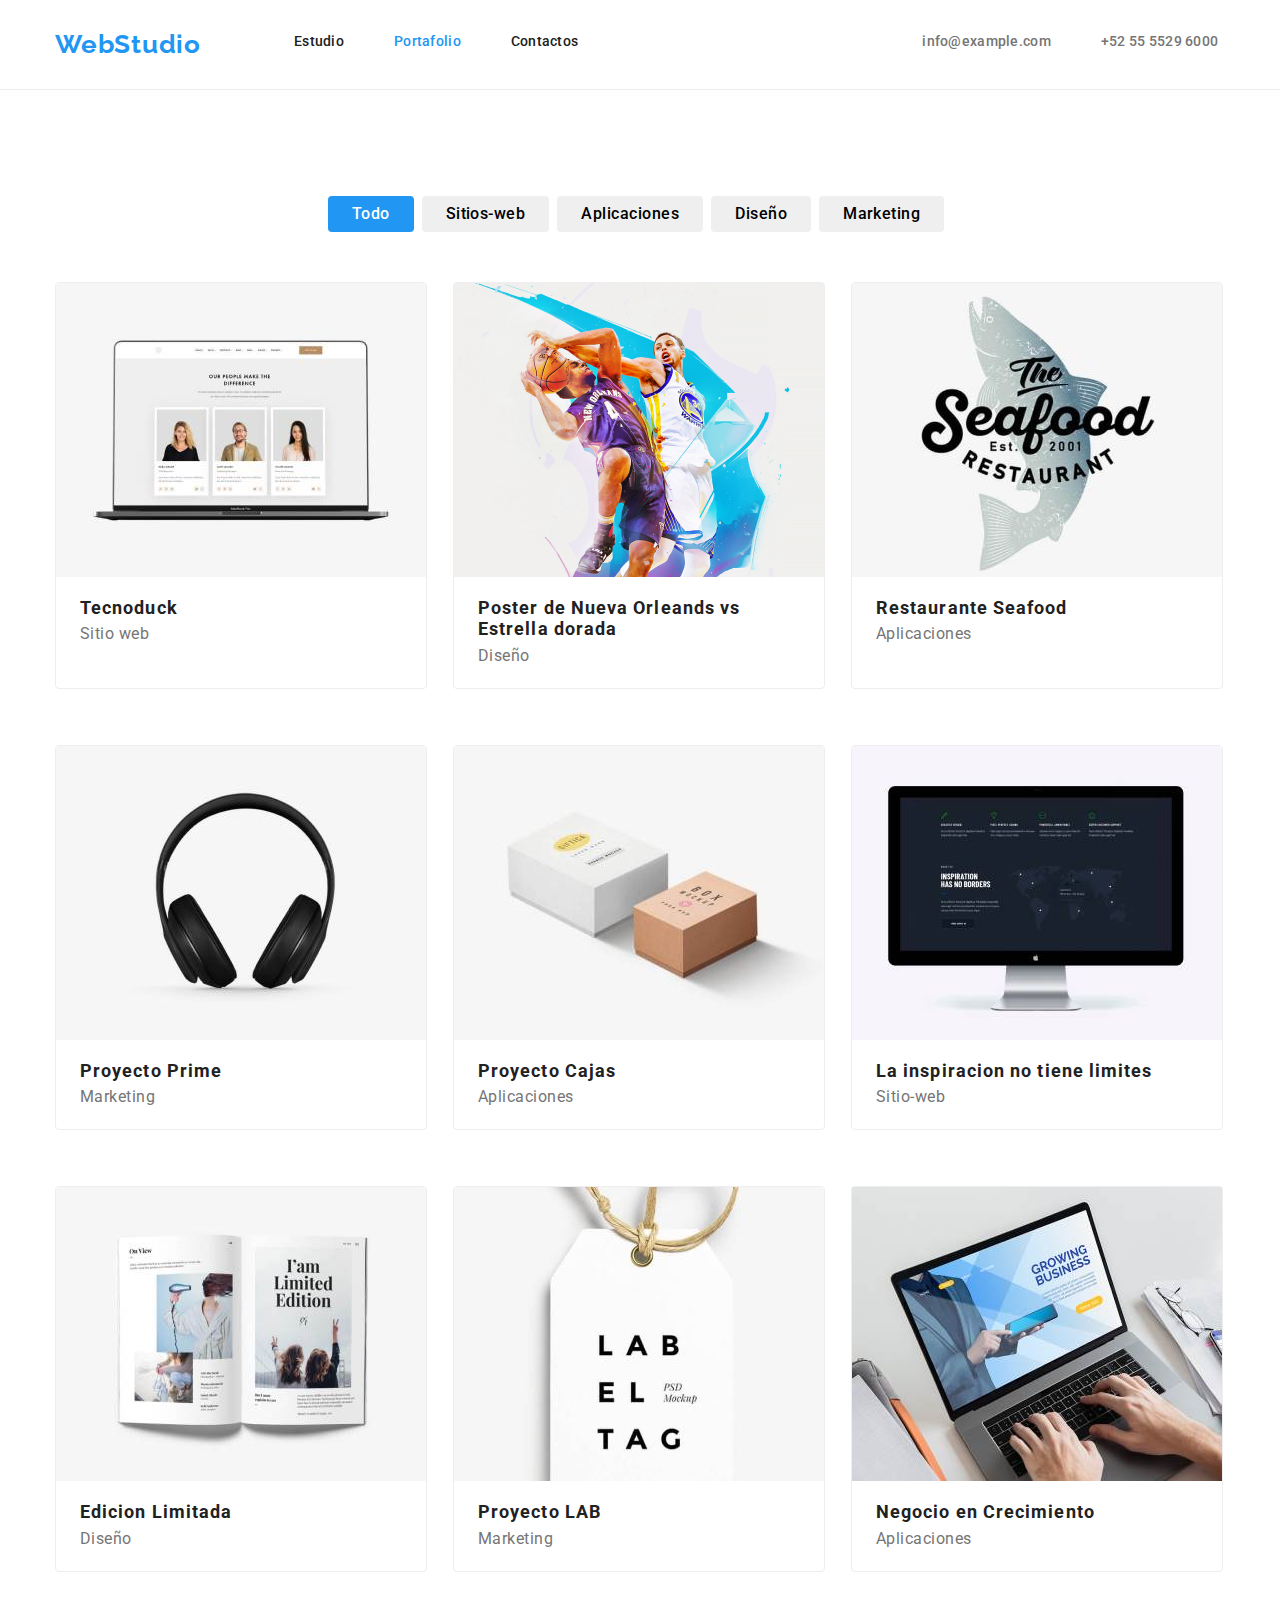
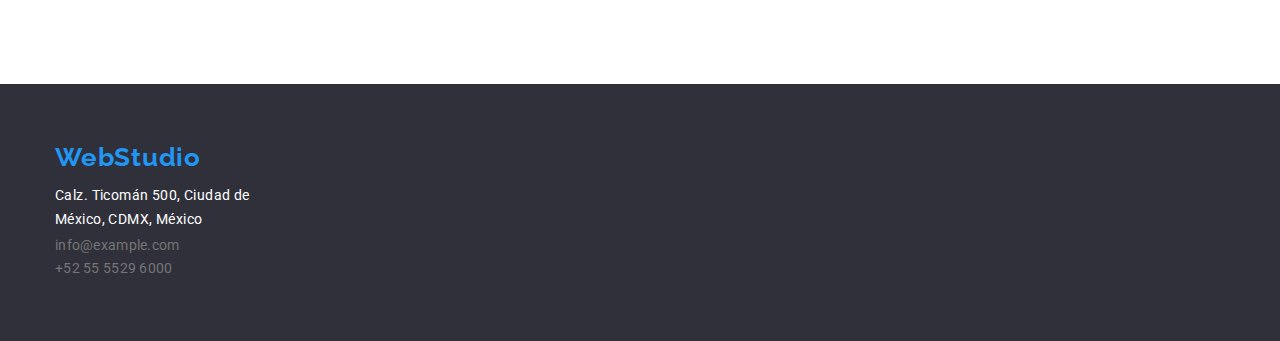
==== portafolio.html @ 4a460fff "Clonar" ====
<!DOCTYPE html>
<html lang="en">
  <head>
    <meta charset="UTF-8" />
    <meta http-equiv="X-UA-Compatible" content="IE=edge" />
    <meta name="viewport" content="width=device-width, initial-scale=1.0" />
    <title>tarea de casa 2</title>
    <!-- Primeramente el normalizador -->
    <link
      rel="stylesheet"
      href="https://cdnjs.cloudflare.com/ajax/libs/modern-normalize/1.0.0/modern-normalize.min.css"
    />
    <link rel="stylesheet" href="./css/styles.css" />
    <link rel="preconnect" href="https://fonts.googleapis.com" />
    <link rel="preconnect" href="https://fonts.gstatic.com" crossorigin />
    <link
      href="https://fonts.googleapis.com/css2?family=Raleway:wght@700&family=Roboto:wght@400;500;700;900&display=swap"
      rel="stylesheet"
    />
  </head>
  <body>
    <header class="container-header">
      <div class="container flex">
        <nav class="container-nav">
          <a class="header-webstudio" href="webStudio">WebStudio</a>
          <ul class="set-header">
            <li class="item-header">
              <a class="header-text" href="./index.html"> Estudio</a>
            </li>
            <li class="item-header">
              <a
                class="header-text"
                style="color: #2196f3"
                href="./portafolio.html"
              >
                Portafolio</a
              >
            </li>
            <li class="item-header">
              <a class="header-text" href="Contactos"> Contactos</a>
            </li>
          </ul>
        </nav>
        <ul class="set-link-header">
          <li class="item-header">
            <a class="a-header-text" href="info@example.com">
              info@example.com
            </a>
          </li>
          <li class="item-header">
            <a class="a-header-text" href="+525555296000"> +52 55 5529 6000 </a>
          </li>
        </ul>
      </div>
    </header>
    <main>
      <section class="container-briefcase">
        <div class="container">
          <ul class="set-filter-briefcase">
            <li class="item-filter-briefcase">
              <button type="button" class="filter-briefcase todo">Todo</button>
            </li>
            <li class="item-filter-briefcase">
              <button type="button" class="filter-briefcase sitio">
                Sitios-web
              </button>
            </li>
            <li class="item-filter-briefcase">
              <button type="button" class="filter-briefcase aplicaciones">
                Aplicaciones
              </button>
            </li>
            <li class="item-filter-briefcase">
              <button type="button" class="filter-briefcase diseño">
                Diseño
              </button>
            </li>
            <li class="item-filter-briefcase">
              <button type="button" class="filter-briefcase marketing">
                Marketing
              </button>
            </li>
          </ul>
          <ul class="set-products">
            <li class="item-products">
              <a href="product" class="link-products">
                <img src="./images/computerthree.jpg" alt="Computerthree" />
                <h2 class="title-information">Tecnoduck</h2>
                <p class="contens-information">Sitio web</p>
              </a>
            </li>
            <li class="item-products">
              <a href="product" class="link-products">
                <img
                  src="./images/basketball.jpg"
                  alt="Poster New Orleans VS Golden Star"
                />
                <h2 class="title-information">
                  Poster de Nueva Orleands vs<br />
                  Estrella dorada
                </h2>
                <p class="contens-information">Diseño</p>
              </a>
            </li>
            <li class="item-products">
              <a href="product" class="link-products">
                <img
                  src="./images/theseafood.jpg"
                  alt="The Seafood Restaurant"
                />
                <h2 class="title-information">Restaurante Seafood</h2>
                <p class="contens-information">Aplicaciones</p>
              </a>
            </li>
            <li class="item-products">
              <a href="product" class="link-products">
                <img src="./images/headphones.jpg" alt="Headphones" />
                <h2 class="title-information">Proyecto Prime</h2>
                <p class="contens-information">Marketing</p>
              </a>
            </li>
            <li class="item-products">
              <a href="product" class="link-products">
                <img src="./images/thebox.jpg" alt="The Boxs" />
                <h2 class="title-information">Proyecto Cajas</h2>
                <p class="contens-information">Aplicaciones</p>
              </a>
            </li>
            <li class="item-products">
              <a href="product" class="link-products">
                <img src="./images/computer.jpg" alt="Computer" />
                <h2 class="title-information">
                  La inspiracion no tiene limites
                </h2>
                <p class="contens-information">Sitio-web</p>
              </a>
            </li>
            <li class="item-products">
              <a href="product" class="link-products">
                <img src="./images/magazine.jpg" alt="Magazine" />
                <h2 class="title-information">Edicion Limitada</h2>
                <p class="contens-information">Diseño</p>
              </a>
            </li>
            <li class="item-products">
              <a href="product" class="link-products">
                <img src="./images/label.jpg" alt="Labeltag" />
                <h2 class="title-information">Proyecto LAB</h2>
                <p class="contens-information">Marketing</p>
              </a>
            </li>
            <li class="item-products">
              <a href="product" class="link-products">
                <img src="./images/computertwo.jpg" alt="Computer Two" />
                <h2 class="title-information">Negocio en Crecimiento</h2>
                <p class="contens-information">Aplicaciones</p>
              </a>
            </li>
          </ul>
        </div>
      </section>
    </main>
    <!--Base-->
    <footer class="container-footer">
      <div class="container">
        <a class="header-webstudio-footer" href="webStudio">WebStudio</a>
        <address class="address-footer">
          <p class="p-footer">
            Calz. Ticomán 500, Ciudad de <br />
            México, CDMX, México
          </p>
          <ul class="set-addrees-footer">
            <li class="item-a-footer">
              <a class="a-footer" href="info@example.com"> info@example.com</a>
            </li>
            <li class="item-a-footer">
              <a class="a-footer" href="+525555296000"> +52 55 5529 6000 </a>
            </li>
          </ul>
        </address>
      </div>
    </footer>
  </body>
</html>
---- css/styles.css ----
html {
  box-sizing: border-box;
}

:root {
  --color-text: #212121;
  --background-color-heroes: #2f303a;
  --border-buttom-header-color: #ececec;
  --background-color-header: #ffffff;
  --background-color-team: #f5f4fa;
  --color-pseudoclase: #2196f3;
  --color-link: #757575;
  --item-products-border: #eeeeee;
}

*,
*::after,
*::before {
  box-sizing: inherit;
}
/* Estilos para poner a cero la sangría superior de los elementos */
h1,
h2,
h3,
h4,
h5,
h6,
p {
  margin-top: 0;
  margin-bottom: 0;
}
/* Clase para restablecer las propiedades básicas de las listas (ul) */
ul {
  list-style: none;
  padding-left: 0;
  text-decoration: none;
  margin: 0;
}
/* Clase para restablecer las propiedades básicas de los enlaces */
a {
  text-decoration: none;
  color: inherit;
}
/* Propiedades para la correcta visualización de las imágenes */
img {
  display: block;
  max-width: 100%;
  height: auto;
}
/* Propiedad para anular la cursiva en address */

address {
  font-style: normal;
}

body {
  font-size: 14px;
  font-family: 'Roboto', sans-serif;
  letter-spacing: 0.03em;
  color: var(--color-text);
}

/* header */

.container {
  width: 1200px;
  padding-left: 15px;
  padding-right: 15px;
  margin-left: auto;
  margin-right: auto;
}

.flex {
  display: flex;
}

.container-header {
  display: flex;
  background-color: var(--background-color-header);
  border-bottom: 1px solid var(--border-buttom-header-color);
}

.container-nav {
  display: flex;
}

.header-webstudio {
  color: var(--color-pseudoclase);
  font-family: 'Raleway', sans-serif;
  font-size: 26px;
  font-weight: 700;
  line-height: 1.1em;
  letter-spacing: 0.03em;
  text-align: right;
  text-decoration: none;
  padding: 30px 0px;
  margin-right: 93px;
}

.set-header {
  display: flex;
  padding: 30px 0px;
  margin-right: 344px;
}

.header-text {
  font-size: 14px;
  font-weight: 500;
  line-height: 1.7em;
  letter-spacing: 0.02em;
  text-decoration: none;
}

.header-text:hover,
.header-text:focus {
  color: var(--color-pseudoclase);
  text-decoration: underline;
}

.set-link-header {
  display: flex;
  padding: 30px 0px;
}

.item-header {
  display: flex;
}

.item-header:not(:last-child) {
  margin-right: 50px;
}

.a-header-text {
  color: var(--color-link);
  font-weight: 500;
  font-size: 14px;
  line-height: 1.7em;
  letter-spacing: 0.02em;
  text-decoration: none;
  text-align: right;
}

.a-header-text:hover,
.a-header-text:focus {
  color: var(--color-pseudoclase);
  text-decoration: underline;
}

/* Main Section Heroes */

.container-heroes {
  background-color: var(--background-color-heroes);
  padding-top: 200px;
  padding-bottom: 200px;
}

.heroes-title {
  color: white;

  font-style: normal;
  font-weight: 900;
  font-size: 44px;
  line-height: 60px;

  text-align: center;
  letter-spacing: 0.06em;
  text-transform: uppercase;
}

.heroes-button {
  margin: auto;
  gap: 10px;
  padding: 10px 32px;
  font-style: normal;
  font-weight: 700;
  font-size: 16px;
  line-height: 1.8;
  display: flex;
  letter-spacing: 0.06em;
  cursor: pointer;
  box-shadow: 0px 4px 4px rgba(0, 0, 0, 0.15);
  border-radius: 4px;
  margin-top: 30px;
}

.heroes-button:hover,
.heroes-button:focus {
  background-color: var(--color-pseudoclase);
  color: white;
}

.heroes-button:active {
  background-color: var(--color-pseudoclase);
  color: white;
}

/* Main Section indicators */

.container-indicators {
  padding-top: 95px;
  padding-bottom: 94px;
}

.card-set-indicators {
  display: flex;
  gap: 30px;
}

.item-indicators {
}

.indicators-title {
  color: var(--color-text);
  font-size: 14px;
  font-weight: 700;
  line-height: 1.7;
  letter-spacing: 0.03em;
  text-align: left;
  margin-bottom: 10px;
}

.indicators-text {
  color: var(--color-link);
  font-size: 14px;
  font-weight: 400;
  line-height: 1.7;
  letter-spacing: 0.03em;
  text-align: left;
}

/* Main Section dedicate */

.container-dedicate {
  margin: auto;
  mix-blend-mode: normal;
}

.dedicate-our-title {
  font-size: 36px;
  font-weight: 700;
  line-height: 1.5;
  letter-spacing: 0.03em;
  text-align: center;
  margin-bottom: 55.05px;
}

.set-images-dedicate {
  display: flex;
  margin: auto;
  justify-content: center;
  gap: 30px;
}

.item-dedicate {
}

.images-dedicate {
}

/* Main Section team */

.our-team {
  margin-top: 94px;
  background-color: var(--background-color-team);
}

.title-our-team {
  font-size: 36px;
  font-weight: 700;
  line-height: 1.5;
  letter-spacing: 0.03em;
  text-align: center;
  margin: auto;
  padding-top: 94px;
}

.set-images-team {
  display: flex;
  margin-top: 50px;
  padding-bottom: 94px;
  gap: 30px;
}

.item-our-team {
  box-shadow: 0px 1px 3px rgba(0, 0, 0, 0.12), 0px 1px 1px rgba(0, 0, 0, 0.14),
    0px 2px 1px rgba(0, 0, 0, 0.2);
  border-radius: 0px 0px 4px 4px;
  background-color: white;
}

.images-our-team {
}

.name-employee {
  color: var(--color-text);
  font-size: 16px;
  font-weight: 500;
  line-height: 1.5;
  letter-spacing: 0.03em;
  text-align: center;
  padding-top: 30px;
}

.function-employee {
  color: var(--color-link);
  font-size: 16px;
  font-weight: 400;
  line-height: 1.5;
  letter-spacing: 0.03em;
  text-align: center;
  margin-top: 10px;
  padding-bottom: 30px;
}

/* page Briefcase*/

/* Desde este punto se maneja la pagina de portafolio */

/* main section FilterBriefcase */

.container-briefcase {
  background-color: white;
  margin: auto;
}

.set-filter-briefcase {
  display: flex;
  padding-top: 106px;
  align-items: center;
  justify-content: center;
}

.item-filter-briefcase {
  margin-right: 8px;
}

.filter-briefcase {
  border-radius: 4px;
  font-size: 16px;
  font-weight: 500;
  line-height: 1.5;
  letter-spacing: 0.03em;
  text-align: center;
  border: none;
  cursor: pointer;
  padding: 6px 24px;
}

.todo {
  background: var(--color-pseudoclase);
  color: white;
  text-align: center;
}

.filter-briefcase:hover,
.filter-briefcase:focus {
  background: var(--color-pseudoclase);
  color: white;
}

/* main section products */

.set-products {
  display: flex;
  flex-wrap: wrap;
  margin-top: 50px;
  margin-bottom: 82px;
  gap: 26px;
}

.item-products {
  background-color: var(--background-color-header);
  border-radius: 4px;
  border: 1px solid var(--item-products-border);
  margin-bottom: 30px;
}

.title-information {
  cursor: pointer;
  font-size: 18px;
  font-weight: 700;
  line-height: 1.2;
  letter-spacing: 0.06em;
  text-align: left;
  padding-top: 20px;
  padding-left: 24px;
  padding-right: 20px;
}

.contens-information {
  cursor: pointer;
  color: #757575;
  font-size: 16px;
  line-height: 1.5;
  letter-spacing: 0.03em;
  text-align: left;
  padding-left: 24px;
  padding-right: 24px;
  padding-bottom: 20px;
  margin-top: 4px;
}

/* Footer */

footer {
  color: white;
  background-color: var(--background-color-heroes);
}

.container-footer {
  padding-top: 60px;
  padding-bottom: 60px;
}

.header-webstudio-footer {
  color: var(--color-pseudoclase);
  font-family: 'Raleway', sans-serif;
  font-size: 26px;
  font-weight: 700;
  line-height: 1;
  letter-spacing: 0.03em;
  text-decoration: none;
  cursor: pointer;
  margin-top: 60px;
}

.address-footer {
  display: block;
}

.p-footer {
  font-size: 14px;
  font-weight: 400;
  line-height: 1.7;
  letter-spacing: 0.03em;
  margin-bottom: 2px;
  margin-top: 14px;
}

.set-addrees-footer {
  display: block;
  margin: auto;
}

.item-a-footer {
  margin: auto;
}

.a-footer:hover,
.a-footer:focus {
  color: var(--color-pseudoclase);
}

.a-footer:active {
  color: var(--color-pseudoclase);
}

.a-footer {
  color: var(--color-link);
  font-weight: 400;
  font-size: 14px;
  line-height: 1.7;
  letter-spacing: 0.02em;
  margin-bottom: 47px;
  padding-bottom: 9px;
}
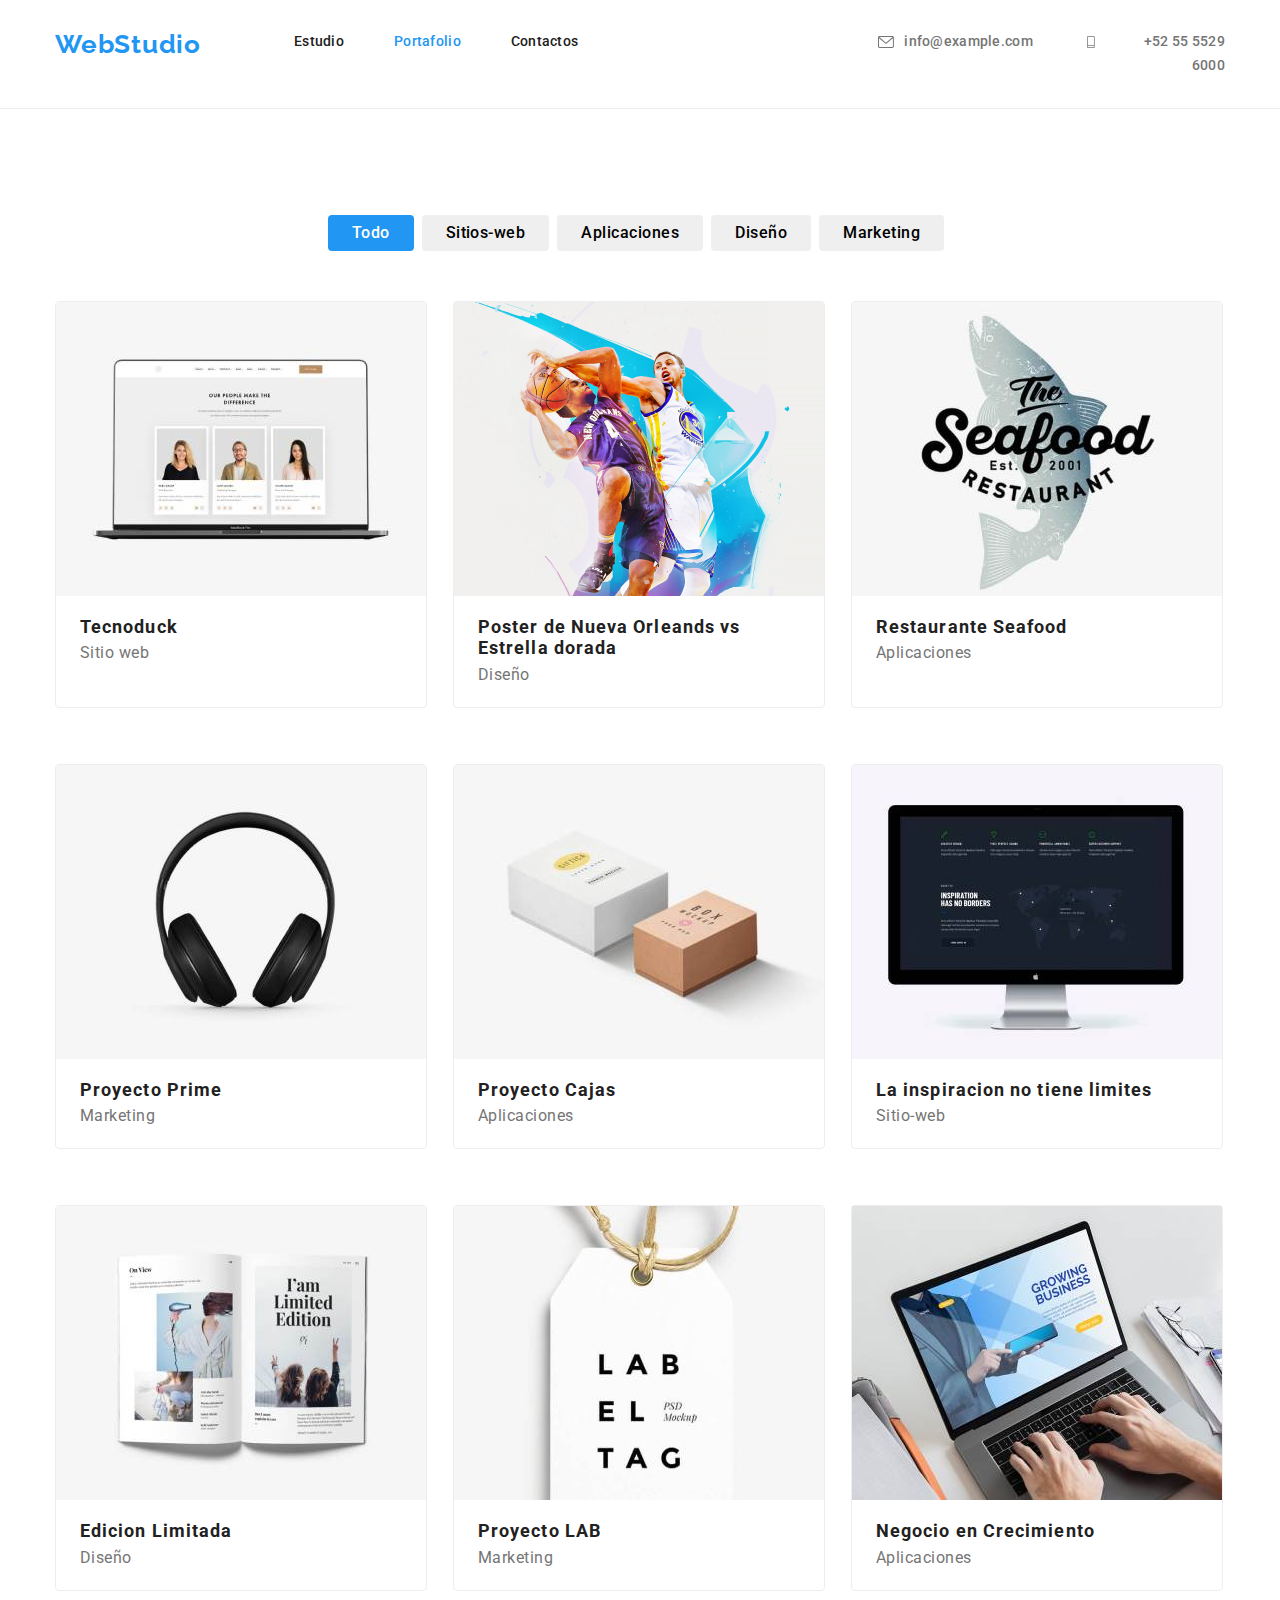
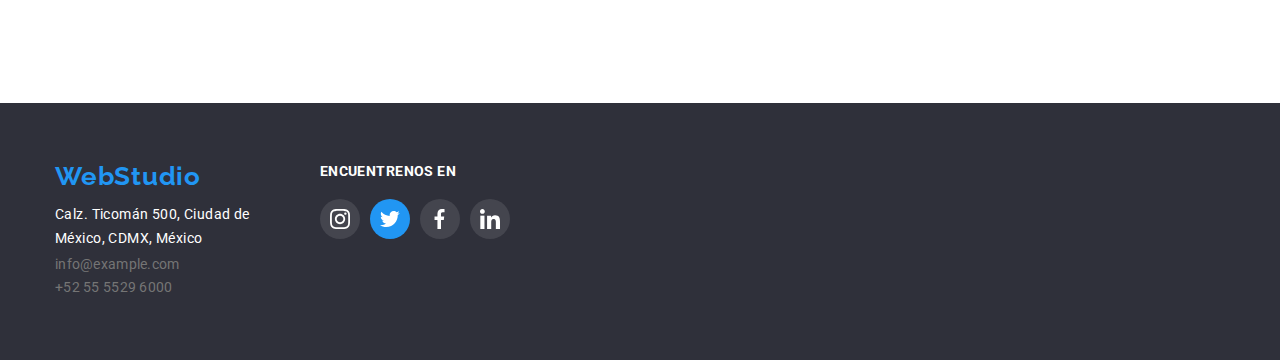
==== commit 2911b562: "Cambios pertinentes 02" ====
--- a/portafolio.html
+++ b/portafolio.html
@@ -28,11 +28,7 @@
               <a class="header-text" href="./index.html"> Estudio</a>
             </li>
             <li class="item-header">
-              <a
-                class="header-text"
-                style="color: #2196f3"
-                href="./portafolio.html"
-              >
+              <a class="header-text portafolio" href="./portafolio.html">
                 Portafolio</a
               >
             </li>
@@ -43,11 +39,17 @@
         </nav>
         <ul class="set-link-header">
           <li class="item-header">
+            <svg class="icons-header">
+              <use href="./images/symbol-defs.svg#icon-sobre"></use>
+            </svg>
             <a class="a-header-text" href="info@example.com">
               info@example.com
             </a>
           </li>
           <li class="item-header">
+            <svg class="icons-header">
+              <use href="./images/symbol-defs.svg#icon-telefonio"></use>
+            </svg>
             <a class="a-header-text" href="+525555296000"> +52 55 5529 6000 </a>
           </li>
         </ul>
@@ -160,24 +162,66 @@
         </div>
       </section>
     </main>
-    <!--Base-->
+    <!--Footer-->
     <footer class="container-footer">
-      <div class="container">
-        <a class="header-webstudio-footer" href="webStudio">WebStudio</a>
-        <address class="address-footer">
-          <p class="p-footer">
-            Calz. Ticomán 500, Ciudad de <br />
-            México, CDMX, México
-          </p>
-          <ul class="set-addrees-footer">
-            <li class="item-a-footer">
-              <a class="a-footer" href="info@example.com"> info@example.com</a>
-            </li>
-            <li class="item-a-footer">
-              <a class="a-footer" href="+525555296000"> +52 55 5529 6000 </a>
-            </li>
-          </ul>
-        </address>
+      <div class="container flex">
+        <div class="block">
+          <a class="header-webstudio-footer" href="webStudio">WebStudio</a>
+          <address class="address-footer">
+            <p class="p-footer">
+              Calz. Ticomán 500, Ciudad de <br />México, CDMX, México
+            </p>
+            <ul class="set-addrees-footer">
+              <li class="item-a-footer">
+                <a class="a-footer" href="info@example.com">
+                  info@example.com</a
+                >
+              </li>
+              <li class="item-a-footer">
+                <a class="a-footer" href="+525555296000"> +52 55 5529 6000 </a>
+              </li>
+            </ul>
+          </address>
+        </div>
+        <div class="container-footer-icons">
+          <p class="title-meet">ENCUENTRENOS EN</p>
+          <ul class="set-footer-icons">
+            <li>
+              <div class="circle-footer-icons">
+                <svg class="instagram-1">
+                  <use
+                    href="./images/symbol-defs.svg#icon-instagram-2-fondo-lblanco"
+                  ></use>
+                </svg>
+              </div>
+            </li>
+            <li>
+              <div class="circle-our-team-icons">
+                <svg class="twitter elipse-1">
+                  <use href="./images/symbol-defs.svg#icon-twiter-blanco"></use>
+                </svg>
+              </div>
+            </li>
+            <li>
+              <div class="circle-footer-icons">
+                <svg class="facebook">
+                  <use
+                    href="./images/symbol-defs.svg#icon-facebook-blanco"
+                  ></use>
+                </svg>
+              </div>
+            </li>
+            <li>
+              <div class="circle-footer-icons">
+                <svg class="linkedin">
+                  <use
+                    href="./images/symbol-defs.svg#icon-linkedin-blanco"
+                  ></use>
+                </svg>
+              </div>
+            </li>
+          </ul>
+        </div>
       </div>
     </footer>
   </body>
--- a/css/styles.css
+++ b/css/styles.css
@@ -11,6 +11,7 @@
   --color-pseudoclase: #2196f3;
   --color-link: #757575;
   --item-products-border: #eeeeee;
+  --background-color-icons-footer: rgba(255, 255, 255, 0.1);
 }
 
 *,
@@ -62,6 +63,11 @@
 
 /* header */
 
+.icons-header:hover,
+.icons-header:focus {
+  cursor: pointer;
+}
+
 .container {
   width: 1200px;
   padding-left: 15px;
@@ -100,7 +106,7 @@
 .set-header {
   display: flex;
   padding: 30px 0px;
-  margin-right: 344px;
+  margin-right: 300px;
 }
 
 .header-text {
@@ -130,6 +136,14 @@
   margin-right: 50px;
 }
 
+.estudio {
+  color: var(--color-pseudoclase);
+}
+
+.portafolio {
+  color: var(--color-pseudoclase);
+}
+
 .a-header-text {
   color: var(--color-link);
   font-weight: 500;
@@ -146,10 +160,25 @@
   text-decoration: underline;
 }
 
+.email {
+  color: #2196f3;
+}
+
+.emailportafolio {
+  color: none;
+}
+
+.icons-header {
+  margin-right: 10px;
+  height: 12px;
+  width: 16px;
+  margin-top: 6px;
+}
+
 /* Main Section Heroes */
 
 .container-heroes {
-  background-color: var(--background-color-heroes);
+  background-image: url(/images/Imagen.jpg);
   padding-top: 200px;
   padding-bottom: 200px;
 }
@@ -201,12 +230,28 @@
   padding-bottom: 94px;
 }
 
+.set-indicators-icons {
+  display: flex;
+  gap: 12px;
+}
+
+.box-indicators {
+  width: 270px;
+  height: 120px;
+  background: #f5f4fa;
+  border-radius: 4px;
+  margin-bottom: 30px;
+  display: inline-flex;
+  margin-right: 15px;
+}
+
+.icons-indicators {
+  padding: 25px 100px;
+}
+
 .card-set-indicators {
   display: flex;
-  gap: 30px;
-}
-
-.item-indicators {
+  gap: 37px;
 }
 
 .indicators-title {
@@ -251,10 +296,41 @@
   gap: 30px;
 }
 
-.item-dedicate {
-}
-
-.images-dedicate {
+.background {
+  width: 373px;
+  height: 323px;
+  position: relative;
+}
+
+.desktop-applications {
+  background-image: url(/images/computablet1.jpg);
+}
+
+.mobile-apps {
+  background-image: url(/images/compucelular2.jpg);
+}
+
+.design-solutions {
+  background-image: url(/images/computablet1.jpg);
+}
+
+.box-dedicate-bottom {
+  width: 370px;
+  height: 70px;
+  background: rgba(47, 48, 58, 0.8);
+  position: absolute;
+  bottom: 0;
+}
+
+.text-dedicate {
+  font-weight: 700;
+  font-size: 14px;
+  line-height: 1.5;
+  text-align: center;
+  letter-spacing: 0.03em;
+  text-transform: uppercase;
+  color: var(--background-color-header);
+  padding: 27px 79px;
 }
 
 /* Main Section team */
@@ -288,9 +364,6 @@
   background-color: white;
 }
 
-.images-our-team {
-}
-
 .name-employee {
   color: var(--color-text);
   font-size: 16px;
@@ -309,7 +382,88 @@
   letter-spacing: 0.03em;
   text-align: center;
   margin-top: 10px;
-  padding-bottom: 30px;
+}
+
+.icons-our-team {
+  display: flex;
+  margin-top: 16px;
+  margin-bottom: 30px;
+  align-items: center;
+  justify-content: center;
+  gap: 35px;
+}
+
+.circle-our-team-icons {
+  height: 40px;
+  width: 40px;
+  border-radius: 50%;
+  background-color: var(--color-pseudoclase);
+  display: flex;
+  align-items: center;
+  justify-content: center;
+}
+
+.circle-our-team-white {
+  height: 40px;
+  width: 40px;
+  border-radius: 50%;
+  background-color: transparent;
+  display: flex;
+  align-items: center;
+  justify-content: center;
+}
+
+.instagram-1 {
+  height: 20px;
+  width: 20px;
+}
+
+.instagram-2 {
+  height: 20px;
+  width: 20px;
+}
+
+.twitter {
+  height: 20px;
+  width: 20px;
+}
+
+.facebook {
+  height: 20px;
+  width: 20px;
+}
+
+.linkedin {
+  height: 20px;
+  width: 20px;
+}
+
+.title-regular-customers {
+  font-size: 36px;
+  font-weight: 700;
+  line-height: 1.5;
+  letter-spacing: 0.03em;
+  text-align: center;
+  margin-top: 59px;
+  margin-bottom: 44px;
+}
+
+.set-regular-customer {
+  gap: 30px;
+  display: flex;
+}
+
+.box-regular-customer {
+  margin-bottom: 151px;
+}
+
+.logos-regular-customer {
+  box-sizing: border-box;
+  border: 1px solid #afb1b8;
+  border-radius: 4px;
+  padding: 14px 32px;
+  width: 170px;
+  height: 81px;
 }
 
 /* page Briefcase*/
@@ -344,6 +498,15 @@
   border: none;
   cursor: pointer;
   padding: 6px 24px;
+}
+
+.filter-briefcase:hover,
+.filter-briefcase:focus {
+  box-shadow: 0px 2px 2px 0px rgba(0, 0, 0, 0.12);
+
+  box-shadow: 0px 1px 2px 0px rgba(0, 0, 0, 0.08);
+
+  box-shadow: 0px 3px 1px 0px rgba(0, 0, 0, 0.1);
 }
 
 .todo {
@@ -373,6 +536,14 @@
   border-radius: 4px;
   border: 1px solid var(--item-products-border);
   margin-bottom: 30px;
+}
+
+.item-products:hover {
+  box-shadow: 1px 4px 6px 0px rgba(0, 0, 0, 0.16);
+
+  box-shadow: 0px 4px 4px 0px rgba(0, 0, 0, 0.06);
+
+  box-shadow: 0px 1px 1px 0px rgba(0, 0, 0, 0.12);
 }
 
 .title-information {
@@ -425,7 +596,6 @@
 }
 
 .address-footer {
-  display: block;
 }
 
 .p-footer {
@@ -438,7 +608,7 @@
 }
 
 .set-addrees-footer {
-  display: block;
+  display: inline-block;
   margin: auto;
 }
 
@@ -464,3 +634,34 @@
   margin-bottom: 47px;
   padding-bottom: 9px;
 }
+
+.container-footer-icons {
+  display: flex;
+  background-color: var(background-color-icons-footer);
+  display: block;
+  margin-left: 70px;
+}
+
+.title-meet {
+  font-weight: 700;
+  font-size: 14px;
+  line-height: 16px;
+  letter-spacing: 0.03em;
+  text-transform: uppercase;
+  margin-bottom: 20px;
+}
+
+.set-footer-icons {
+  display: flex;
+  gap: 10px;
+}
+
+.circle-footer-icons {
+  height: 40px;
+  width: 40px;
+  background-color: var(--background-color-icons-footer);
+  border-radius: 50%;
+  display: flex;
+  align-items: center;
+  justify-content: center;
+}
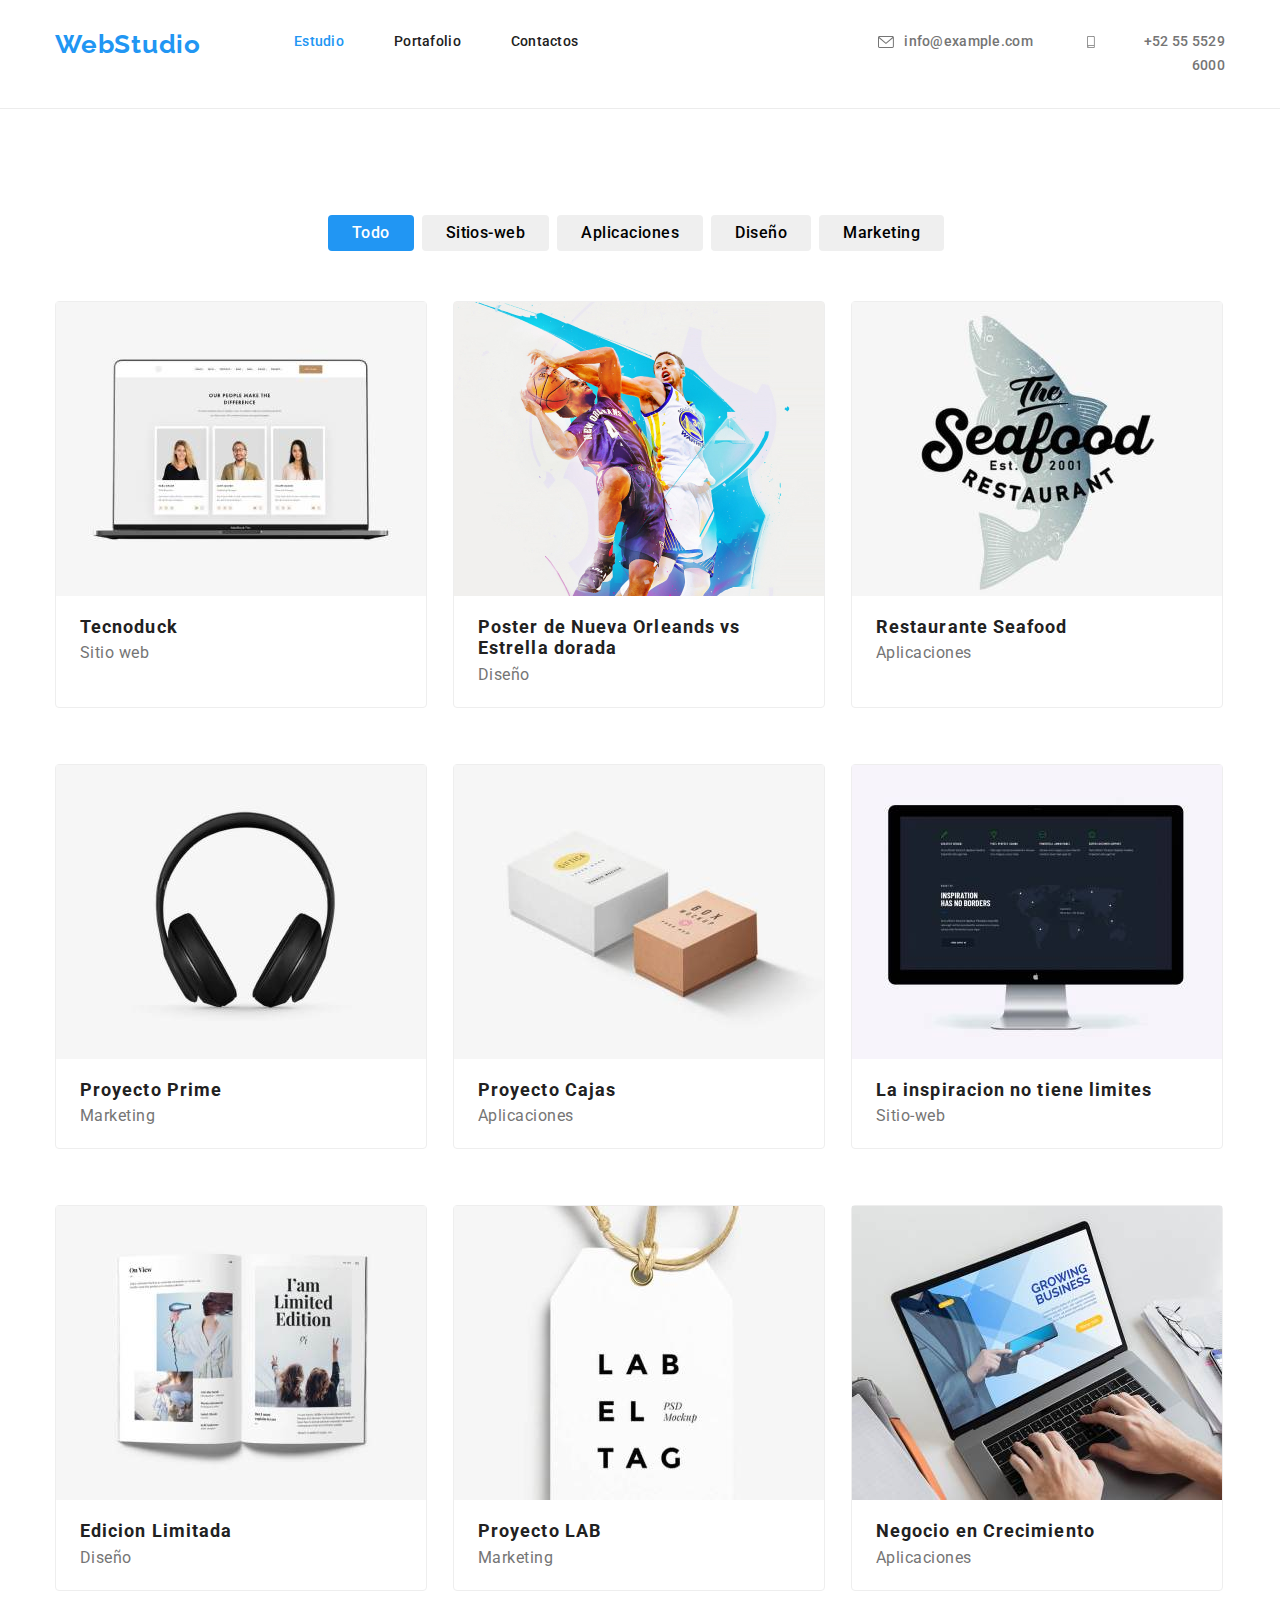
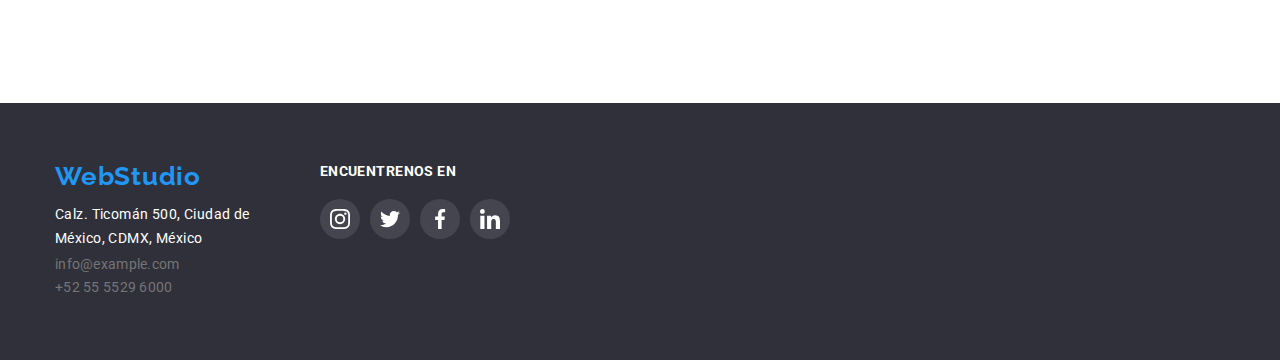
==== commit a562cbc2: "Cambios pertinentes 03" ====
--- a/portafolio.html
+++ b/portafolio.html
@@ -25,12 +25,10 @@
           <a class="header-webstudio" href="webStudio">WebStudio</a>
           <ul class="set-header">
             <li class="item-header">
-              <a class="header-text" href="./index.html"> Estudio</a>
+              <a class="header-text estudio" href="./index.html"> Estudio</a>
             </li>
             <li class="item-header">
-              <a class="header-text portafolio" href="./portafolio.html">
-                Portafolio</a
-              >
+              <a class="header-text" href="./portafolio.html"> Portafolio</a>
             </li>
             <li class="item-header">
               <a class="header-text" href="Contactos"> Contactos</a>
@@ -40,7 +38,7 @@
         <ul class="set-link-header">
           <li class="item-header">
             <svg class="icons-header">
-              <use href="./images/symbol-defs.svg#icon-sobre"></use>
+              <use href="./images/symbol-defs.svg#icon-correo"></use>
             </svg>
             <a class="a-header-text" href="info@example.com">
               info@example.com
@@ -48,7 +46,7 @@
           </li>
           <li class="item-header">
             <svg class="icons-header">
-              <use href="./images/symbol-defs.svg#icon-telefonio"></use>
+              <use href="./images/symbol-defs.svg#icon-telefono"></use>
             </svg>
             <a class="a-header-text" href="+525555296000"> +52 55 5529 6000 </a>
           </li>
@@ -188,35 +186,29 @@
           <ul class="set-footer-icons">
             <li>
               <div class="circle-footer-icons">
-                <svg class="instagram-1">
-                  <use
-                    href="./images/symbol-defs.svg#icon-instagram-2-fondo-lblanco"
-                  ></use>
-                </svg>
-              </div>
-            </li>
-            <li>
-              <div class="circle-our-team-icons">
-                <svg class="twitter elipse-1">
-                  <use href="./images/symbol-defs.svg#icon-twiter-blanco"></use>
-                </svg>
-              </div>
-            </li>
-            <li>
-              <div class="circle-footer-icons">
-                <svg class="facebook">
-                  <use
-                    href="./images/symbol-defs.svg#icon-facebook-blanco"
-                  ></use>
-                </svg>
-              </div>
-            </li>
-            <li>
-              <div class="circle-footer-icons">
-                <svg class="linkedin">
-                  <use
-                    href="./images/symbol-defs.svg#icon-linkedin-blanco"
-                  ></use>
+                <svg class="social-media-footer">
+                  <use href="./images/symbol-defs.svg#icon-instagram"></use>
+                </svg>
+              </div>
+            </li>
+            <li>
+              <div class="circle-footer-icons">
+                <svg class="social-media-footer">
+                  <use href="./images/symbol-defs.svg#icon-twitter"></use>
+                </svg>
+              </div>
+            </li>
+            <li>
+              <div class="circle-footer-icons">
+                <svg class="social-media-footer">
+                  <use href="./images/symbol-defs.svg#icon-facebook"></use>
+                </svg>
+              </div>
+            </li>
+            <li>
+              <div class="circle-footer-icons">
+                <svg class="social-media-footer">
+                  <use href="./images/symbol-defs.svg#icon-linkedin"></use>
                 </svg>
               </div>
             </li>
--- a/css/styles.css
+++ b/css/styles.css
@@ -12,6 +12,7 @@
   --color-link: #757575;
   --item-products-border: #eeeeee;
   --background-color-icons-footer: rgba(255, 255, 255, 0.1);
+  --color-icons: rgba(117, 117, 117, 1);
 }
 
 *,
@@ -63,11 +64,6 @@
 
 /* header */
 
-.icons-header:hover,
-.icons-header:focus {
-  cursor: pointer;
-}
-
 .container {
   width: 1200px;
   padding-left: 15px;
@@ -120,7 +116,6 @@
 .header-text:hover,
 .header-text:focus {
   color: var(--color-pseudoclase);
-  text-decoration: underline;
 }
 
 .set-link-header {
@@ -157,15 +152,6 @@
 .a-header-text:hover,
 .a-header-text:focus {
   color: var(--color-pseudoclase);
-  text-decoration: underline;
-}
-
-.email {
-  color: #2196f3;
-}
-
-.emailportafolio {
-  color: none;
 }
 
 .icons-header {
@@ -173,10 +159,14 @@
   height: 12px;
   width: 16px;
   margin-top: 6px;
+  fill: var(--color-icons);
+}
+
+.icons-header:hover {
+  fill: #2196f3;
 }
 
 /* Main Section Heroes */
-
 .container-heroes {
   background-image: url(/images/Imagen.jpg);
   padding-top: 200px;
@@ -247,6 +237,12 @@
 
 .icons-indicators {
   padding: 25px 100px;
+  fill: var(--color-icons);
+  cursor: pointer;
+}
+
+.icons-indicators:hover {
+  fill: #2196f3;
 }
 
 .card-set-indicators {
@@ -390,52 +386,30 @@
   margin-bottom: 30px;
   align-items: center;
   justify-content: center;
-  gap: 35px;
+  gap: 15px;
 }
 
 .circle-our-team-icons {
   height: 40px;
   width: 40px;
   border-radius: 50%;
-  background-color: var(--color-pseudoclase);
   display: flex;
   align-items: center;
   justify-content: center;
 }
 
-.circle-our-team-white {
-  height: 40px;
-  width: 40px;
-  border-radius: 50%;
-  background-color: transparent;
-  display: flex;
-  align-items: center;
-  justify-content: center;
-}
-
-.instagram-1 {
+.circle-our-team-icons:hover {
+  background-color: var(--color-pseudoclase);
+}
+
+.social-media {
   height: 20px;
   width: 20px;
-}
-
-.instagram-2 {
-  height: 20px;
-  width: 20px;
-}
-
-.twitter {
-  height: 20px;
-  width: 20px;
-}
-
-.facebook {
-  height: 20px;
-  width: 20px;
-}
-
-.linkedin {
-  height: 20px;
-  width: 20px;
+  fill: var(--color-icons);
+}
+
+.social-media:hover {
+  fill: var(--background-color-header);
 }
 
 .title-regular-customers {
@@ -453,17 +427,24 @@
   display: flex;
 }
 
-.box-regular-customer {
+.box-general-regular-customer {
   margin-bottom: 151px;
+  position: relative;
 }
 
 .logos-regular-customer {
   box-sizing: border-box;
+  width: 170px;
+  height: 81px;
   border: 1px solid #afb1b8;
   border-radius: 4px;
   padding: 14px 32px;
-  width: 170px;
-  height: 81px;
+  fill: var(--color-icons);
+  cursor: pointer;
+}
+
+.logos-regular-customer:hover {
+  fill: var(--color-pseudoclase);
 }
 
 /* page Briefcase*/
@@ -595,9 +576,6 @@
   margin-top: 60px;
 }
 
-.address-footer {
-}
-
 .p-footer {
   font-size: 14px;
   font-weight: 400;
@@ -664,4 +642,15 @@
   display: flex;
   align-items: center;
   justify-content: center;
-}
+  cursor: pointer;
+}
+
+.circle-footer-icons:hover {
+  background-color: var(--color-pseudoclase);
+}
+
+.social-media-footer {
+  height: 20px;
+  width: 20px;
+  fill: var(--background-color-header);
+}
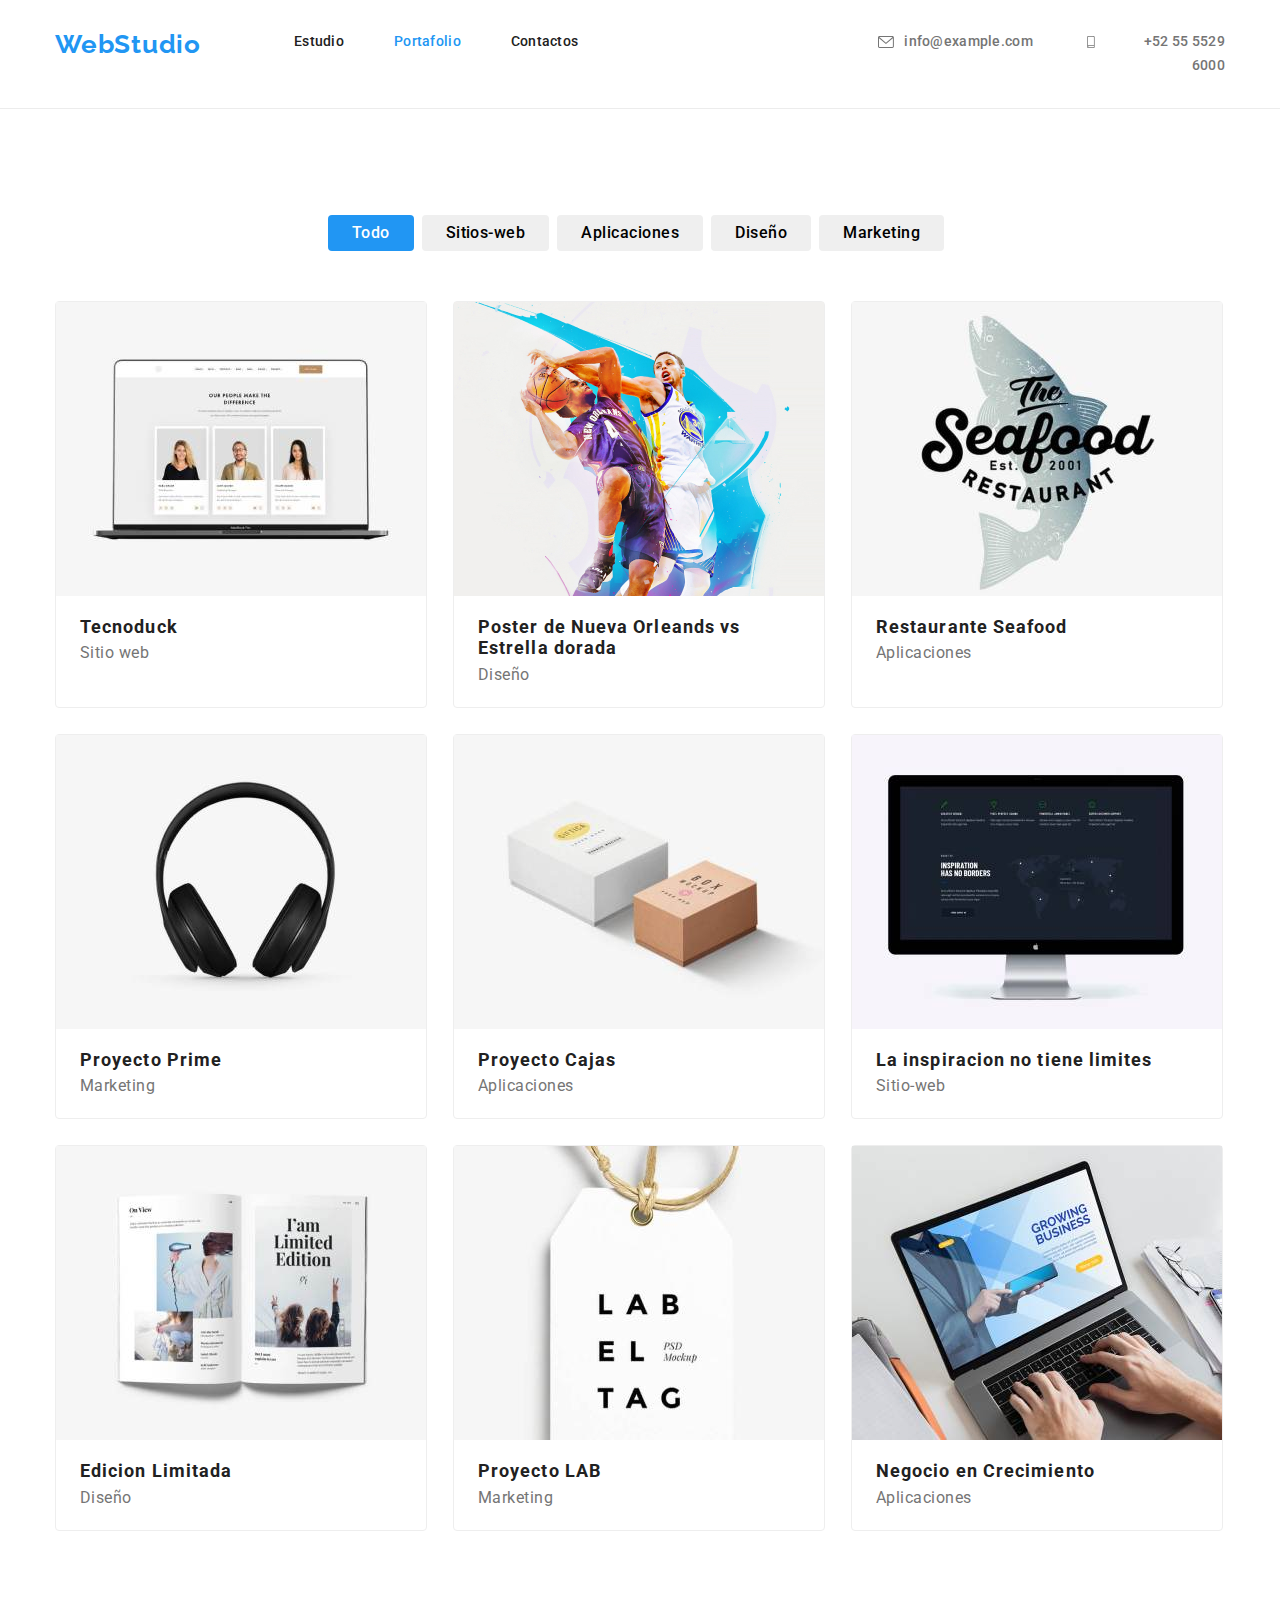
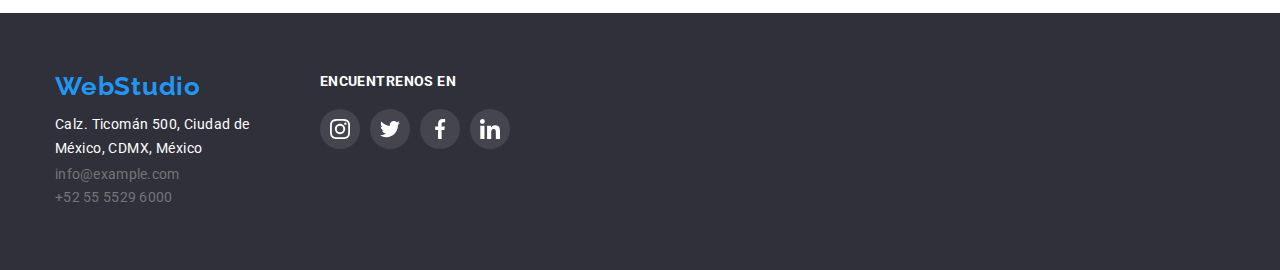
==== commit ad9b79b5: "Cambios pertinentes 04" ====
--- a/portafolio.html
+++ b/portafolio.html
@@ -25,10 +25,12 @@
           <a class="header-webstudio" href="webStudio">WebStudio</a>
           <ul class="set-header">
             <li class="item-header">
-              <a class="header-text estudio" href="./index.html"> Estudio</a>
+              <a class="header-text" href="./index.html"> Estudio</a>
             </li>
             <li class="item-header">
-              <a class="header-text" href="./portafolio.html"> Portafolio</a>
+              <a class="header-text portafolio" href="./portafolio.html">
+                Portafolio</a
+              >
             </li>
             <li class="item-header">
               <a class="header-text" href="Contactos"> Contactos</a>
--- a/css/styles.css
+++ b/css/styles.css
@@ -149,21 +149,21 @@
   text-align: right;
 }
 
-.a-header-text:hover,
-.a-header-text:focus {
-  color: var(--color-pseudoclase);
-}
-
 .icons-header {
   margin-right: 10px;
   height: 12px;
   width: 16px;
   margin-top: 6px;
   fill: var(--color-icons);
-}
-
-.icons-header:hover {
-  fill: #2196f3;
+  cursor: pointer;
+}
+
+.item-header:hover .a-header-text {
+  color: var(--color-pseudoclase);
+}
+
+.item-header:hover .icons-header {
+  fill: var(--color-pseudoclase);
 }
 
 /* Main Section Heroes */
@@ -198,7 +198,7 @@
   letter-spacing: 0.06em;
   cursor: pointer;
   box-shadow: 0px 4px 4px rgba(0, 0, 0, 0.15);
-  border-radius: 4px;
+  border: none;
   margin-top: 30px;
 }
 
@@ -220,9 +220,8 @@
   padding-bottom: 94px;
 }
 
-.set-indicators-icons {
-  display: flex;
-  gap: 12px;
+.item-indicadors {
+  flex-basis: calc((100%-90px) / 4);
 }
 
 .box-indicators {
@@ -232,7 +231,6 @@
   border-radius: 4px;
   margin-bottom: 30px;
   display: inline-flex;
-  margin-right: 15px;
 }
 
 .icons-indicators {
@@ -247,7 +245,7 @@
 
 .card-set-indicators {
   display: flex;
-  gap: 37px;
+  gap: 30px;
 }
 
 .indicators-title {
@@ -307,7 +305,7 @@
 }
 
 .design-solutions {
-  background-image: url(/images/computablet1.jpg);
+  background-image: url(/images/tabletpaletacolores.jpg);
 }
 
 .box-dedicate-bottom {
@@ -382,11 +380,18 @@
 
 .icons-our-team {
   display: flex;
-  margin-top: 16px;
-  margin-bottom: 30px;
+  padding-top: 16px;
+  padding-bottom: 30px;
   align-items: center;
   justify-content: center;
   gap: 15px;
+}
+
+.hover-conjunt-team:hover .circle-our-team-icons {
+  background-color: var(--color-pseudoclase);
+}
+.hover-conjunt-team:hover .social-media {
+  fill: var(--background-color-header);
 }
 
 .circle-our-team-icons {
@@ -412,6 +417,10 @@
   fill: var(--background-color-header);
 }
 
+.container-regular-customers {
+  margin-bottom: 151px;
+}
+
 .title-regular-customers {
   font-size: 36px;
   font-weight: 700;
@@ -427,23 +436,21 @@
   display: flex;
 }
 
-.box-general-regular-customer {
-  margin-bottom: 151px;
-  position: relative;
+.box-regular-customer {
+  border: 1px solid #afb1b8;
+  border-radius: 4px;
 }
 
 .logos-regular-customer {
   box-sizing: border-box;
   width: 170px;
   height: 81px;
-  border: 1px solid #afb1b8;
-  border-radius: 4px;
   padding: 14px 32px;
   fill: var(--color-icons);
   cursor: pointer;
 }
 
-.logos-regular-customer:hover {
+.box-regular-customer:hover .logos-regular-customer {
   fill: var(--color-pseudoclase);
 }
 
@@ -516,7 +523,6 @@
   background-color: var(--background-color-header);
   border-radius: 4px;
   border: 1px solid var(--item-products-border);
-  margin-bottom: 30px;
 }
 
 .item-products:hover {
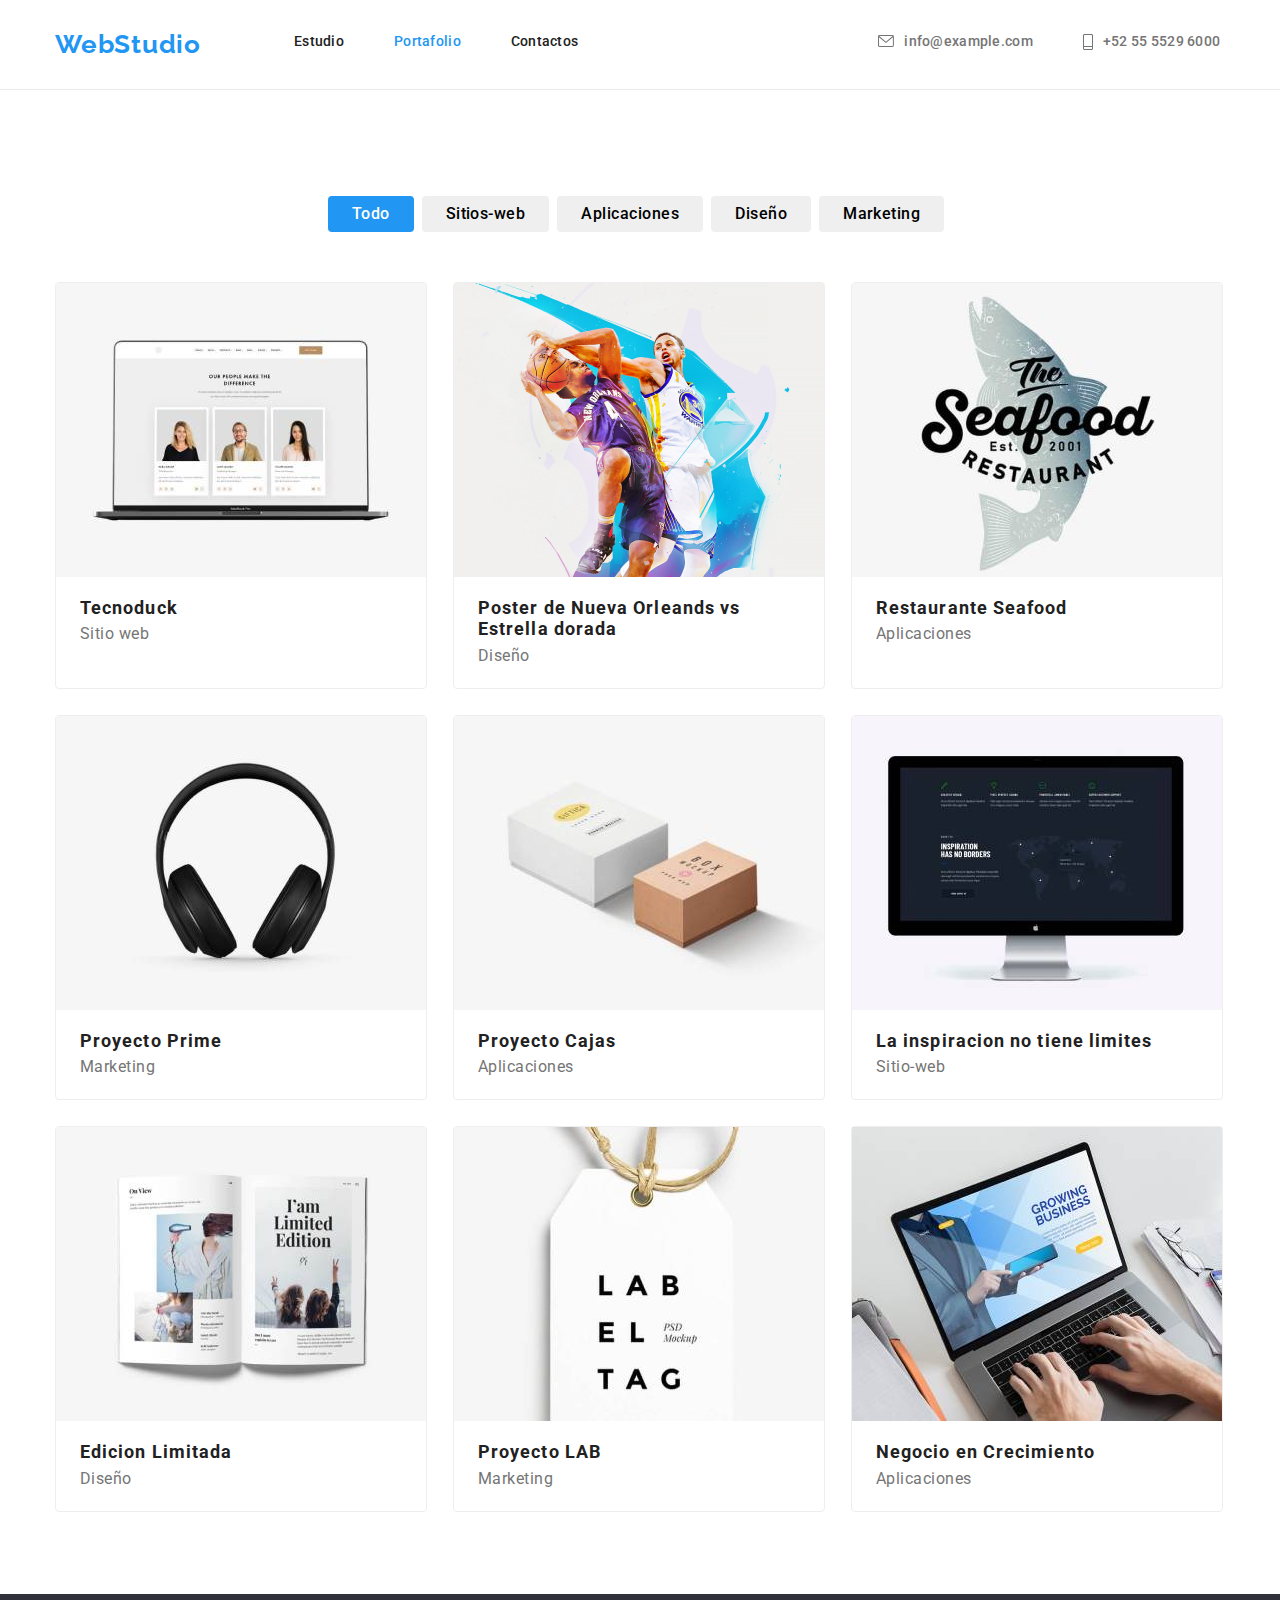
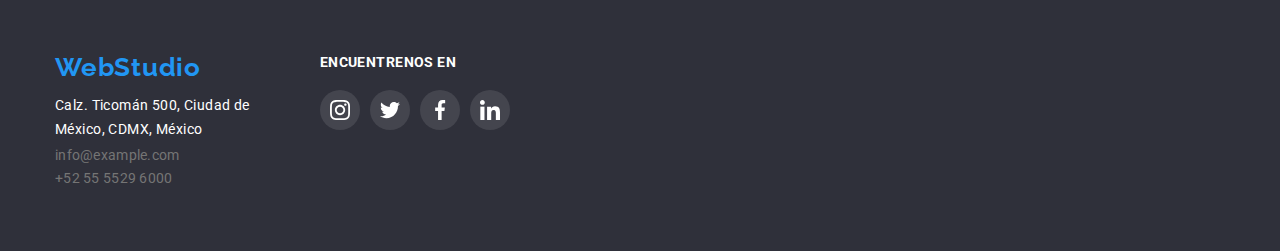
==== commit a59a1af8: "Cambios pertinentes 05" ====
--- a/portafolio.html
+++ b/portafolio.html
@@ -40,15 +40,15 @@
         <ul class="set-link-header">
           <li class="item-header">
             <svg class="icons-header">
-              <use href="./images/symbol-defs.svg#icon-correo"></use>
+              <use href="./images/symbol-defs.svg#icon-sobre"></use>
             </svg>
             <a class="a-header-text" href="info@example.com">
               info@example.com
             </a>
           </li>
           <li class="item-header">
-            <svg class="icons-header">
-              <use href="./images/symbol-defs.svg#icon-telefono"></use>
+            <svg class="icons-header telefonio">
+              <use href="./images/symbol-defs.svg#icon-telefonio"></use>
             </svg>
             <a class="a-header-text" href="+525555296000"> +52 55 5529 6000 </a>
           </li>
--- a/css/styles.css
+++ b/css/styles.css
@@ -150,12 +150,18 @@
 }
 
 .icons-header {
-  margin-right: 10px;
   height: 12px;
   width: 16px;
-  margin-top: 6px;
   fill: var(--color-icons);
   cursor: pointer;
+  margin-right: 10px;
+  margin-top: 5px;
+}
+
+.telefonio {
+  height: 16px;
+  width: 10px;
+  margin-top: 4px;
 }
 
 .item-header:hover .a-header-text {
